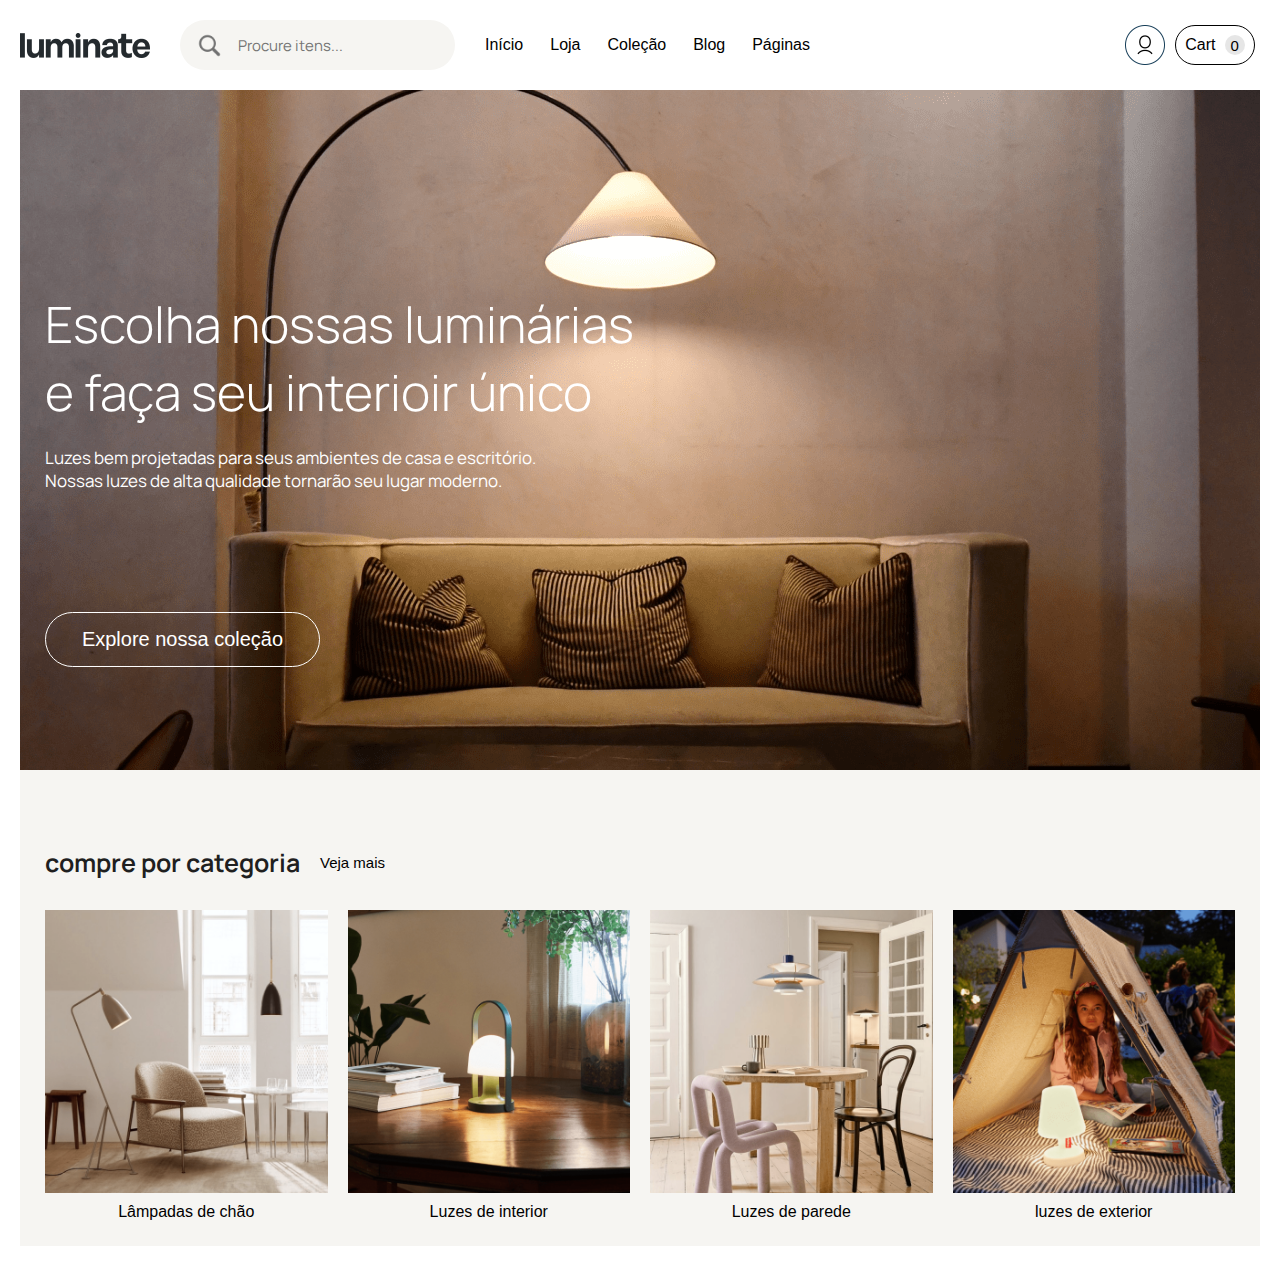
==== luminate/index.html @ a381fdee "nova seção" ====
<!DOCTYPE html>
<html lang="en">
<head>
    <meta charset="UTF-8">
    <meta name="viewport" content="width=device-width, initial-scale=1.0">
    <title>luminate</title>
    <link rel="stylesheet" href="style.css">
    <link rel="preconnect" href="https://fonts.googleapis.com">
    <link rel="preconnect" href="https://fonts.gstatic.com" crossorigin>
    <link href="https://fonts.googleapis.com/css2?family=Manrope:wght@200..800&family=Montserrat:ital,wght@0,100..900;1,100..900&display=swap" rel="stylesheet">
</head>
<body>
    <header id="header1">

        <div id="containerHeader1-1" >
            <div id="containerLogoInput">
                <img src="img/logo.png" alt="" height="25px">

                <div id="containerInput">
                    <img src="img/lupa.png" alt="" height="25px">
                    <input type="text" id="input" placeholder="Procure itens...">
                </div>
            </div>

            <nav id="navbar">
                <a href="home" class="link">Início</a>
                <a href="shop" class="link">Loja</a>
                <a href="collection" class="link">Coleção</a>
                <a href="blog" class="link">Blog</a>
                <a href="pages" class="link">Páginas</a>
            </nav>
        </div>

        <div id="containerHeader1-2">
            <img src="img/perfil.png" alt="" height="40px">
            <div id="cart">
                <p>Cart</p>
                <div id="containerProduct">
                    <p id="product">0</p>
                </div>
            </div>
        </div>

    </header>

    <header id="header2">
        <div id="containerHeader2-1">
            <img src="img/logo.png" alt="" height="25px">

            <div id="containerInput">
                <img src="img/lupa.png" alt="" height="25px">
                <input type="text" id="input" placeholder="Procure itens...">
            </div>
        </div>

        <div id="containerHeader2-2">
            <nav id="navbar">
                <a href="home" class="link">Início</a>
                <a href="shop" class="link">Loja</a>
                <a href="collection" class="link">Coleção</a>
                <a href="blog" class="link">Blog</a>
                <a href="pages" class="link">Páginas</a>
            </nav>

            <div id="containerNavButoon">
                <button id="navButoon">
                    <hr id="hr1">
                    <hr id="hr2">
                </button>
            </div>

            <div id="containerPerfil">
                <img src="img/perfil.png" alt="" height="40px">
                <div id="cart">
                    <p>Cart</p>
                    <div id="containerProduct">
                        <p id="product">0</p>
                    </div>
                </div>
            </div>
        </div>
    </header>

    <main id="main">
        <div id="containerimg">
            <img src="img/backgroundImg.png" alt="" id="backgroundImg">

            <div id="containerText">
                <h1 id="title1">Escolha nossas luminárias e faça seu interioir único</h1>

                <p id="paragrafo1" class="manrope">Luzes bem projetadas para seus ambientes de casa e escritório. Nossas luzes de alta qualidade tornarão seu lugar moderno.</p>

                <div id="containerButton">
                    <button id="explorerButton">Explore nossa coleção</button>
                </div>
            </div>
        </div>

        <section id="departament">
            <div id="departament1">
                <div id="containerDepartament1-1">
                    <h1 id="title2">compre por categoria</h1>
                    <a href="" id="seeAll" class="link">Veja mais</a>
                </div>
    
                <div id="containerDepartament1-2">
                    <div class="containerDepartament">
                        <img src="img/lampadaChao.png" alt="" class="imgDepartament">
                        <a href="" class="link">Lâmpadas de chão</a>
                    </div>
    
                    <div class="containerDepartament">
                        <img src="img/lampadaInterior.png" alt="" class="imgDepartament">
                        <a href="" class="link">Luzes de interior</a>
                    </div>
    
                    <div class="containerDepartament">
                        <img src="img/lampadaParede.png" alt="" class="imgDepartament">
                        <a href="" class="link">Luzes de parede</a>
                    </div>
    
                    <div class="containerDepartament">
                        <img src="img/lampadaExterior.png" alt="" class="imgDepartament">
                        <a href="" class="link">luzes de exterior</a>
                    </div>
                </div>
            </div>

            <div id="departament2">
                <div id="containerDepartament2-1">
                    <h1 id="title2">compre por categoria</h1>
                    <a href="" id="seeAll" class="link">Veja mais</a>
                </div>

                <div id="containerDepartament2-2">
                    <div class="containerDepartament2">
                        <div class="containerDepartament">
                            <img src="img/lampadaChao.png" alt="" class="imgDepartament">
                            <a href="" class="link">Lâmpadas de chão</a>
                        </div>
        
                        <div class="containerDepartament">
                            <img src="img/lampadaInterior.png" alt="" class="imgDepartament">
                            <a href="" class="link">Luzes de interior</a>
                        </div>
                    </div>

                    <div class="containerDepartament2">
                        <div class="containerDepartament">
                            <img src="img/lampadaParede.png" alt="" class="imgDepartament">
                            <a href="" class="link">Luzes de parede</a>
                        </div>
        
                        <div class="containerDepartament">
                            <img src="img/lampadaExterior.png" alt="" class="imgDepartament">
                            <a href="" class="link">luzes de exterior</a>
                        </div>
                    </div>
                </div>
            </div>

        </section>

    </main>
</body>
</html>
---- luminate/style.css ----
*{
    box-sizing: border-box;
    margin: 0px;
    padding: 0px;
}

body {
    padding: 20px;
}

#header1 {
    display: flex;
    justify-content: space-between;
    margin-bottom: 20px;
    gap: 40px;
}

#header2 {
    display: none;
}

#containerHeader1-1 {
    display: flex;
    align-items: center;
    flex-wrap: wrap;
    gap: 30px  ;
}

#containerLogoInput {
    display: flex;
    align-items: center;
    flex-wrap: wrap;
    gap: 30px;
}

#containerInput {
    display: flex;
    justify-content: space-evenly;
    align-items: center;
    width: 275px;
    background-color: #f6f5f2;
    height: 50px;
    border-radius: 25px;
}

#input {
    border: none;
    background-color: #f6f5f2;
    width: 200px;
    height: 25px;
    font-size: 15px;
    font-family:'manrope', serif;
}

#navbar {
    display: flex;
    justify-content: space-between;
    width: 325px;
}

#containerHeader1-2 {
    display: flex;
    align-items: center;
    gap: 10px;
    width: 135px;
}

#cart {
    display: flex;
    justify-content: space-evenly;
    align-items: center;
    border: 1px solid black;
    height: 40px;
    width: 80px;
    border-radius: 20px;
    font-family:'Segoe UI', Tahoma, Geneva, Verdana, sans-serif;

}

#containerProduct {
    display: flex;
    justify-content: space-evenly;
    align-items: center;
    background-color: rgb(230, 230, 230);
    width: 20px;
    height: 20px;
    border-radius: 10px;
}

#product {
    font-size: 15px;
}

#containerimg {
    display: flex;
    justify-content: center;
    overflow: hidden;
    position: relative;
}

#containerText {
    display: flex;
    flex-direction: column;
    gap: 20px;
    position: absolute;
    max-width: 800px;
    height: 250px;
    left: 25px;
    top: 200px;
}

#title1 {
    color: white;
    font-size: 50px;
    font-family: 'manrope', serif;
    font-weight: 300;
    max-width: 600px;
}

#paragrafo1 {
    color: white;
    max-width: 500px;
    font-size: 17px;
}

#containerButton {
    margin-top: 100px;
}

#explorerButton {
    width: 275px;
    height: 55px;
    border-radius: 27.5px;
    border: 1px solid white;
    background: transparent;
    color: white;
    font-size: 20px;
    
}

#explorerButton:hover {
    cursor: pointer;
    text-decoration: underline;
}

#departament1 {
    display: flex;
    flex-direction: column;
    background-color: #f6f5f2;
    padding: 25px;
}

#departament2 {
    display: none;
}

#containerDepartament1-1 {
    display: flex;
    align-items: center;
    gap: 20px;
    margin-top: 50px;
    margin-bottom: 30px;
}
#seeAll {
    font-size: 15px;
}

#title2 {
    color: rgb(31, 31, 31);
    font-size: 25px;
    font-family: 'manrope', serif;
    font-weight: 650;
}

#containerDepartament1-2 {
    display: flex;
    gap: 20px;
}

.manrope {
    font-family: 'manrope', serif;
}

.link {
    text-decoration: none;
    color: black;
    font-family:'Segoe UI', Tahoma, Geneva, Verdana, sans-serif;
}

.link:hover {
    text-decoration: underline;
}

.containerDepartament {
    display: flex;
    flex-direction: column;
    gap: 10px;
    align-items: center;
}

.imgDepartament {
    max-width: 100%;
}

@media (max-width: 660px) {
    #header1 {
        display: none;
    }
    #containerNavButoon {
        display: none;
    }
    #header2 {
        display: flex;
        flex-direction: column;
        align-items: stretch;
        gap: 20px;
        margin-bottom: 20px;
    }

    #containerHeader2-1 {
        display: flex;
        flex-direction: column;
        align-items: center;
        justify-content: center;
        gap: 20px;
    }

    #containerHeader2-2 {
        display: flex;
        justify-content: space-between;
        gap: 40px;
    }

    #containerPerfil {
        display: flex;
        gap: 10px;
    }

    #containerButton {
        margin-top: 70px;
    }

    #departament1 {
        display: none;
    }

    #departament2 {
        display: flex;
        flex-direction: column;
        background-color: #f6f5f2;
        padding: 25px;
    }

    #containerDepartament2-1 {
        display: flex;
        align-items: center;
        gap: 20px;
        margin-top: 50px;
        margin-bottom: 30px;
        flex-wrap: wrap;
    }

    #containerDepartament2-2 {
        display: flex;
        flex-direction: column;
        gap: 40px;
    }

    .containerDepartament2 {
        display: flex;
        flex-direction: row;
        gap: 20px;
    }
}

@media (max-width: 550px) {
    #navbar {
        display: none;
    }

    #containerNavButoon {
        display: flex;
    }

    #navButoon {
        height: 40px;
        width: 40px;
        border: none;
        background-color: transparent;
        padding: 10px;
        cursor: pointer;
    }

    #hr1 {
        height: 2px;
        background-color: black;
        border: none;
        margin-bottom: 5px;
    }

    #hr2 {
        height: 2px;
        background-color: black;
        border: none;
    }

    #containerButton {
        margin-top: 70px;
    }

    #title1 {
        font-size: 30px;
    }
}

@media (max-width: 510px) {
    #title {
        font-size: 30px;
    }
    #paragrafo1 {
        font-size: 15px;
    }
    #containerButton {
        margin-top: 70px;
    }

    
}
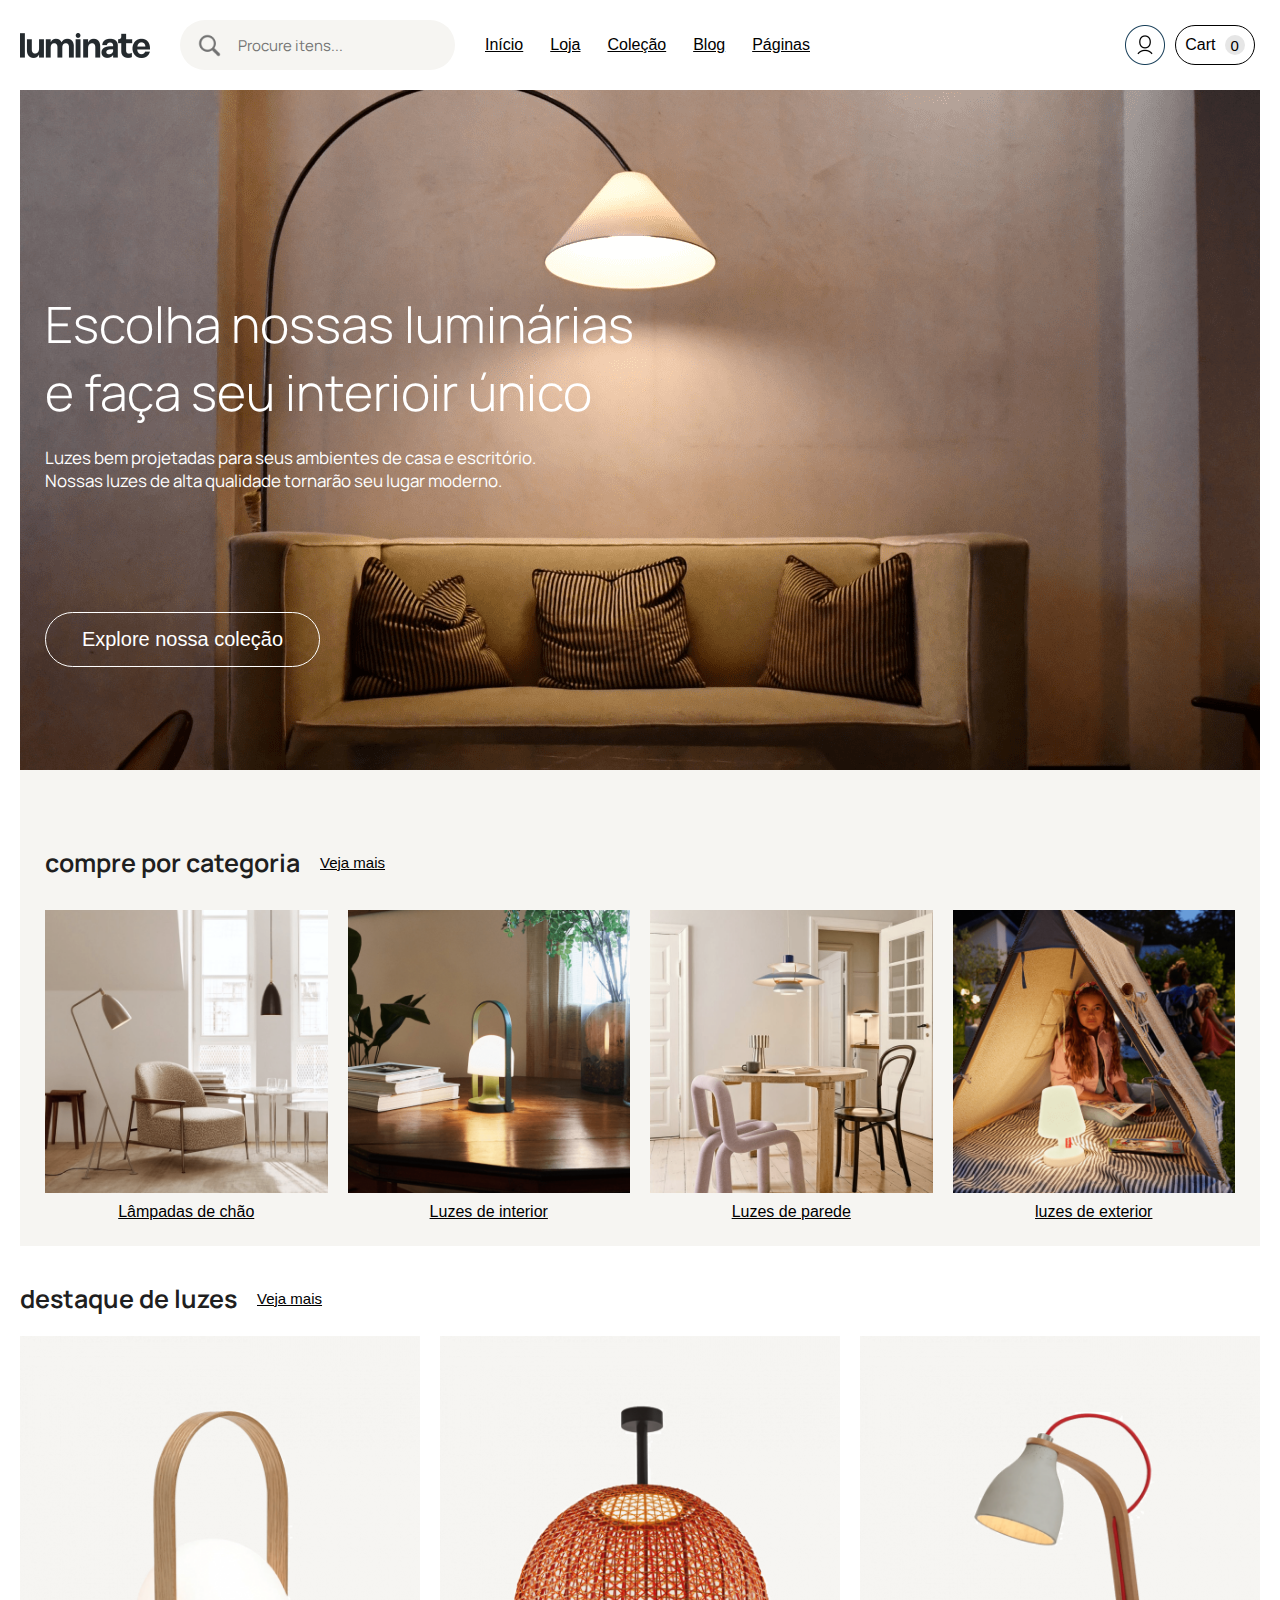
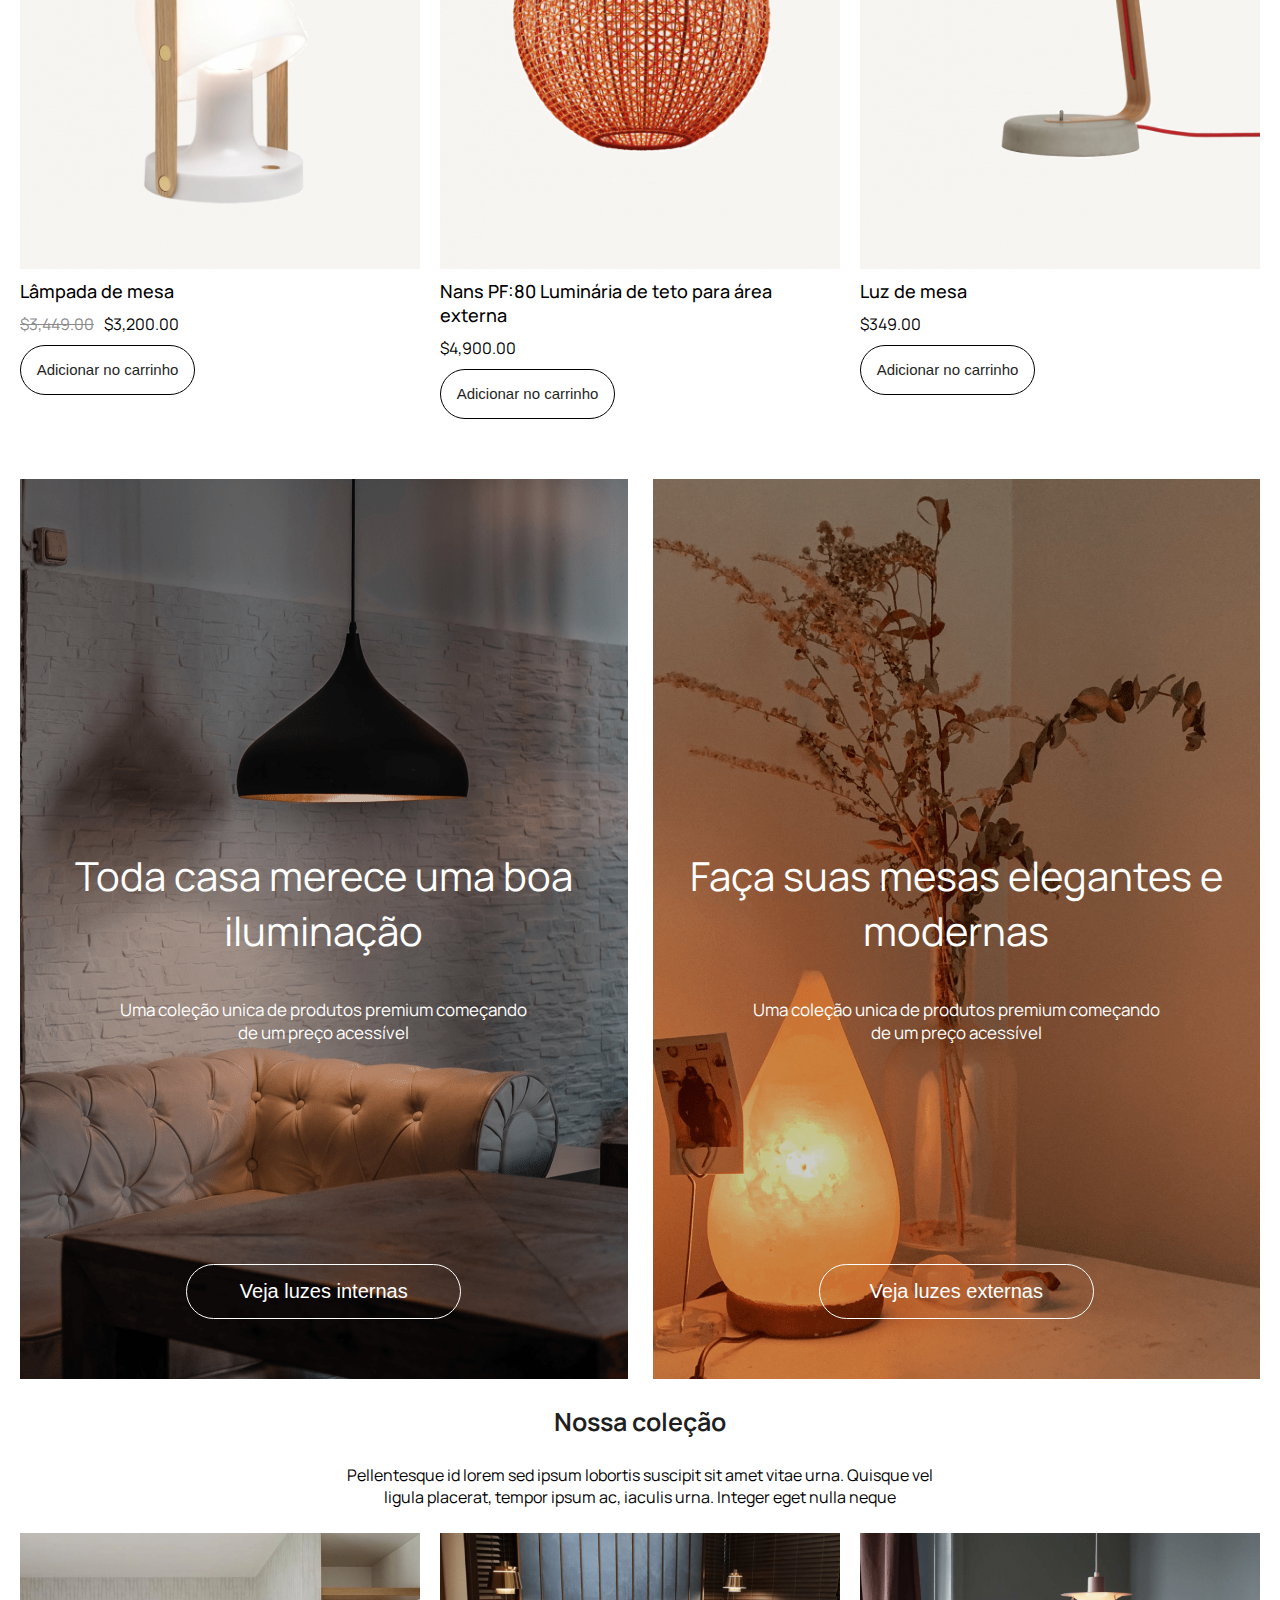
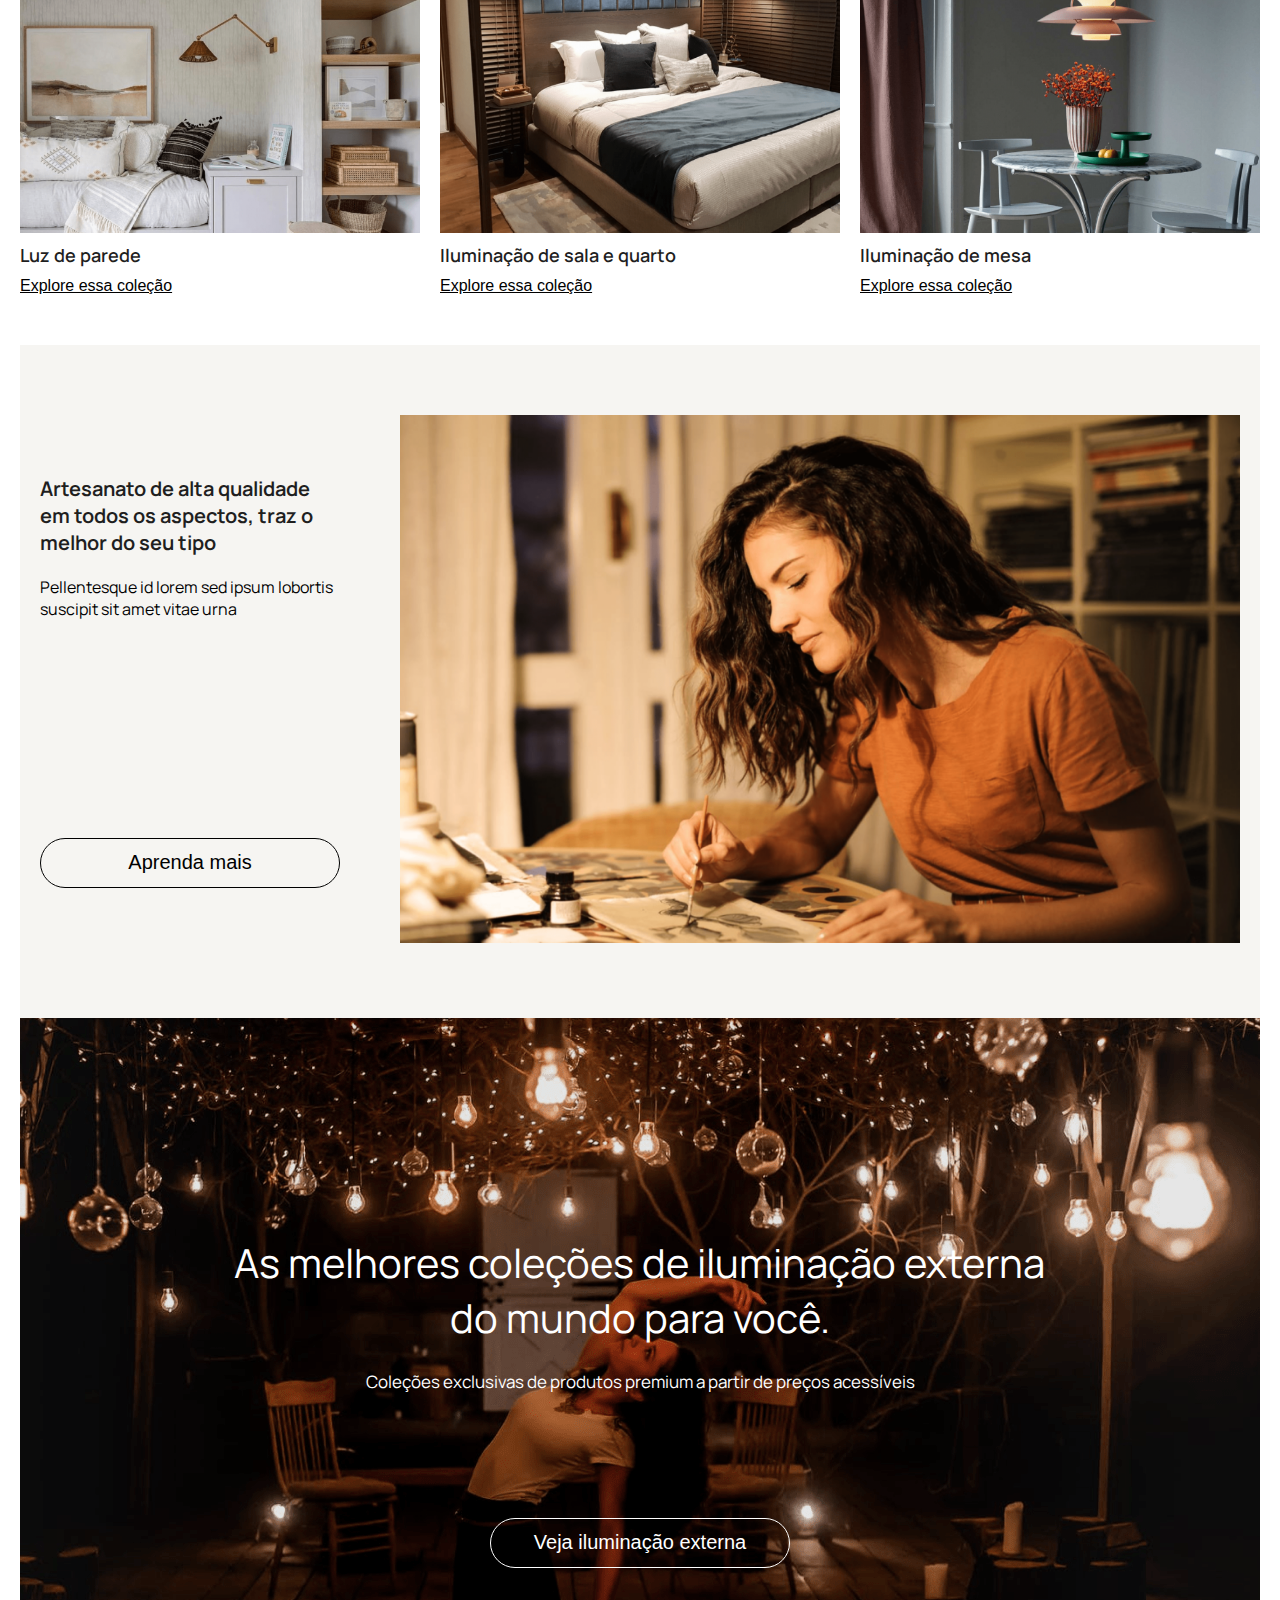
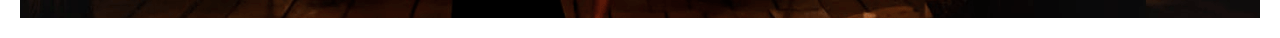
==== commit bad743a8: "novas seções" ====
--- a/luminate/index.html
+++ b/luminate/index.html
@@ -99,7 +99,7 @@
         <section id="departament">
             <div id="departament1">
                 <div id="containerDepartament1-1">
-                    <h1 id="title2">compre por categoria</h1>
+                    <h1 id="title2" class="subtitle">compre por categoria</h1>
                     <a href="" id="seeAll" class="link">Veja mais</a>
                 </div>
     
@@ -128,7 +128,7 @@
 
             <div id="departament2">
                 <div id="containerDepartament2-1">
-                    <h1 id="title2">compre por categoria</h1>
+                    <h1 id="title2" class="subtitle">compre por categoria</h1>
                     <a href="" id="seeAll" class="link">Veja mais</a>
                 </div>
 
@@ -161,6 +161,146 @@
 
         </section>
 
+
+        <section id="handpicked">
+            <div id="containerHandpicked1">
+                <h2 id="title3" class="subtitle">destaque de luzes</h1>
+                <a href="" id="seeAll" class="link">Veja mais</a>
+            </div>
+
+            <div id="containerHandpicked2-1">
+                <div class="containerHandpicked">
+                    <img src="img/light1.png" alt="" class="backColorLight imgHandpicked">
+                    <p class="text2"> Lâmpada de mesa</p>
+                    <div id="containerPrice">
+                        <p id="sale">$3,449.00</p>
+                        <p class="price">$3,200.00</p>
+                    </div>
+                    <button class="buttonAddCart">Adicionar no carrinho</button>
+                </div>
+
+                <div class="containerHandpicked">
+                    <img src="img/light2.png" alt="" class="backColorLight imgHandpicked">
+                    <p class="text2">Nans PF:80 Luminária de teto para área externa</p>
+                    <div>
+                        <p class="price">$4,900.00</p>
+                    </div>
+                    <button class="buttonAddCart">Adicionar no carrinho</button>
+                </div>
+
+                <div class="containerHandpicked">
+                    <img src="img/light3.png" alt="" class="backColorLight imgHandpicked">
+                    <p class="text2">Luz de mesa</p>
+                    <div>
+                        <p class="price">$349.00</p>
+                    </div>
+                    <button class="buttonAddCart">Adicionar no carrinho</button>
+                </div>
+            </div>
+
+            <div id="containerHandpicked2-2">
+                <div class="containerHandpicked">
+                    <img src="img/light1.png" alt="" class="backColorLight imgHandpicked">
+                    <p class="text2"> Lâmpada de mesa</p>
+                    <div id="containerPrice">
+                        <p id="sale">$3,449.00</p>
+                        <p class="price">$3,200.00</p>
+                    </div>
+                    <button class="buttonAddCart">Adicionar no carrinho</button>
+                </div>
+
+                <div class="containerHandpicked">
+                    <img src="img/light2.png" alt="" class="backColorLight imgHandpicked">
+                    <p class="text2">Nans PF:80 Luminária de teto para área externa</p>
+                    <div>
+                        <p class="price">$4,900.00</p>
+                    </div>
+                    <button class="buttonAddCart">Adicionar no carrinho</button>
+                </div>
+
+                <div class="containerHandpicked">
+                    <img src="img/light3.png" alt="" class="backColorLight imgHandpicked">
+                    <p class="text2">Luz de mesa</p>
+                    <div>
+                        <p class="price">$349.00</p>
+                    </div>
+                    <button class="buttonAddCart">Adicionar no carrinho</button>
+                </div>
+            </div>
+        </section>
+
+        <section id="lights">
+            <div id="containerLightsInOut">
+                <div class="containerLights">
+                    <img src="img/lampadasDeInteior.png" alt="">
+    
+                    <div class="textLights">
+                        <h2 class="title3">Toda casa merece uma boa iluminação</h2>
+                        <p class="text3">Uma coleção unica de produtos premium começando de um preço acessível</p>
+                        <button class="buttonLights">Veja luzes internas</button>
+                    </div>
+                </div>
+    
+                <div class="containerLights">
+                    <img src="img/lampadasDeExterior.png" alt="">
+    
+                    <div class="textLights">
+                        <h2 class="title3">Faça suas mesas elegantes e modernas</h2>
+                        <p class="text3">Uma coleção unica de produtos premium começando de um preço acessível</p>
+                        <button class="buttonLights">Veja luzes externas</button>
+                    </div>
+                </div>
+            </div>
+
+            <h2 id="ourCollection" class="subtitle"> Nossa coleção</h2>
+
+            <p id="lorem">Pellentesque id lorem sed ipsum lobortis suscipit sit amet vitae urna. Quisque vel ligula placerat, tempor ipsum ac, iaculis urna. Integer eget nulla neque</p>
+
+            <div id="collection">
+                <div class="containerCollection">
+                    <img src="img/luzparede.png" alt="" class="imgCollection">
+                    <p class="text4">Luz de parede</p>
+                    <a href="" class="link">Explore essa coleção</a>
+                </div>
+
+                <div class="containerCollection">
+                    <img src="img/luzQuarto.png" alt="" class="imgCollection">
+                    <p class="text4">Iluminação de sala e quarto</p>
+                    <a href="" class="link">Explore essa coleção</a>
+                </div>
+
+                <div class="containerCollection">
+                    <img src="img/luzMesa.png" alt="" class="imgCollection">
+                    <p class="text4">Iluminação de mesa</p>
+                    <a href="" class="link">Explore essa coleção</a>
+                </div>
+            </div>
+        </section>
+
+        <section id="crafts">
+            <div id="containerTextCraftButton"> 
+                <div id="containerTextCraft">
+                    <h2 class="subtitle" id="title4">Artesanato de alta qualidade em todos os aspectos, traz o melhor do seu tipo</h2>
+                    <p id="">Pellentesque id lorem sed ipsum lobortis suscipit sit amet vitae urna</p>
+                </div>
+
+                <button id="buttonlearn">Aprenda mais</button>
+            </div>
+
+            <div id="containerImgCraft">
+                <img src="img/craft.png" alt="" id="imgCraft">
+            </div>
+        </section>
+
+        <section id="lightsOut">
+            <img src="img/lights.png" alt="">
+
+            <div id="containerTextLightsOut">
+                <h2 class="title3" id="title5">As melhores coleções de iluminação externa do mundo para você.</h2>
+                <p class="text3" id="text5">Coleções exclusivas de produtos premium a partir de preços acessíveis</p>
+                <button id="buttonLightsOut">Veja iluminação externa</button>
+            </div>
+        </section>
     </main>
 </body>
 </html>--- a/luminate/style.css
+++ b/luminate/style.css
@@ -6,6 +6,7 @@
 
 body {
     padding: 20px;
+    font-family: 'manrope', serif;
 }
 
 #header1 {
@@ -96,6 +97,10 @@
     justify-content: center;
     overflow: hidden;
     position: relative;
+}
+
+#backgroundImg {
+    width: 1900px;
 }
 
 #containerText {
@@ -166,29 +171,231 @@
 }
 
 #title2 {
+    /* color: rgb(31, 31, 31);
+    font-size: 25px;
+    font-family: 'manrope', serif;
+    font-weight: 650; */
+}
+
+#containerDepartament1-2 {
+    display: flex;
+    gap: 20px;
+}
+
+#handpicked {
+    display: flex;
+    flex-direction: column;
+    gap: 20px;
+    margin-top: 35px;
+}
+
+#containerHandpicked1 {
+    display: flex;
+    align-items: center;
+    gap: 20px;
+}
+
+#containerHandpicked2-1 {
+    display: flex;
+    gap: 20px;
+
+}
+
+#containerHandpicked2-2 {
+    display: none;
+}
+
+#containerPrice {
+    display: flex;
+    gap: 10px;
+}
+
+#sale {
+    color: rgb(140, 140, 140);
+    text-decoration: line-through;
+}
+
+#lights {
+    display: flex;
+    flex-direction: column;
+    align-items: center;
+    gap: 25px;
+    margin-top: 60px;
+}
+
+#containerLightsInOut {
+    display: flex;
+    gap: 25px;
+    width: 100%;
+}
+
+#ourCollection {
+    text-align: center;
+}
+
+#lorem {
+    text-align: center;
+    max-width: 600px;
+}
+
+#collection {
+    display: flex;
+    gap: 20px;
+    max-width: 100%;
+}
+
+#crafts {
+    background-color: #f6f5f2;
+    display: flex;
+    padding: 20px;
+    padding-top: 70px;
+    padding-bottom: 70px;
+    margin-top: 50px;
+}
+
+#containerTextCraftButton {
+    display: flex;
+    flex-direction: column;
+    justify-content: space-between;
+    max-width: 30%;
+    padding-right: 5%;
+    padding-top: 5%;
+    padding-bottom: 5%;
+    
+}
+
+#containerTextCraft {
+    display: flex;
+    flex-direction: column;
+    gap: 20px;
+}
+
+#title4 {
+    font-size: 20px;
+}
+
+#buttonlearn {
+    width: 100%;
+    height: 50px;
+    border-radius: 27.5px;
+    border: 1px solid rgb(0, 0, 0);
+    background: transparent;
+    color: rgb(0, 0, 0);
+    font-size: 20px;
+    margin-top: 30px;
+}
+
+#buttonlearn:hover {
+    cursor: pointer;
+    text-decoration: underline;
+}
+
+#containerImgCraft {
+    max-width: 70%;
+}
+
+#imgCraft {
+    max-width: 100%;
+    
+}
+
+#lightsOut {
+    display: flex;
+    justify-content: center;
+    align-items: center;
+    overflow: hidden;
+    position: relative;
+}
+
+#containerTextLightsOut {
+    display: flex;
+    flex-direction: column;
+    align-items: center;
+    bottom: 50px;
+    position: absolute;
+    gap: 25px;
+}
+
+#buttonLightsOut {
+    width: 300px;
+    height: 50px;
+    border-radius: 27.5px;
+    border: 1px solid rgb(255, 255, 255);
+    background: transparent;
+    color: rgb(255, 255, 255);
+    font-size: 20px;
+    margin-top: 100px;
+}
+
+#title5 {
+    font-size: 40px;
+    font-weight: 400;
+    color: white;
+    max-width: 70%;
+    text-align: center;
+    
+}
+
+.manrope {
+    font-family: 'manrope', serif;
+}
+
+.text2 {
+    font-weight: 500;
+    font-size: 18px;
+}
+
+.text3 {
+    font-size: 17px;
+    text-align: center;
+    max-width: 70%;
+    color: white;
+}
+
+.text4 {
+    font-weight: 600;
+    color: rgb(31, 31, 31);
+    font-size: 18px;
+}
+
+.title3 {
+    font-size: 40px;
+    font-weight: 400;
+    color: white;
+    max-width: 90%;
+    text-align: center;
+}
+
+.backColorLight {
+    background-color: #f6f5f2;
+}
+
+.subtitle {
     color: rgb(31, 31, 31);
     font-size: 25px;
     font-family: 'manrope', serif;
     font-weight: 650;
 }
 
-#containerDepartament1-2 {
-    display: flex;
-    gap: 20px;
-}
-
-.manrope {
-    font-family: 'manrope', serif;
-}
-
 .link {
-    text-decoration: none;
+    text-decoration: underline;
     color: black;
     font-family:'Segoe UI', Tahoma, Geneva, Verdana, sans-serif;
 }
 
 .link:hover {
-    text-decoration: underline;
+    text-decoration: none;
+}
+
+.buttonAddCart {
+    background-color: white;
+    border: 1.5px solid black;
+    max-width: 175px;
+    height: 50px;
+    border-radius: 25px;
+    font-size: 15px;
+    font-weight: 500;
+    color: rgb(31, 31, 31);
 }
 
 .containerDepartament {
@@ -196,10 +403,84 @@
     flex-direction: column;
     gap: 10px;
     align-items: center;
+}
+
+.containerHandpicked {
+    display: flex;
+    flex-direction: column;
+    gap: 10px;
+}
+
+.containerCollection {
+    display: flex;
+    flex-direction: column;
+    gap: 10px;
 }
 
 .imgDepartament {
     max-width: 100%;
+}
+
+.imgHandpicked {
+    max-width: 100%;
+}
+
+.imgCollection {
+    width: 100%;
+}
+
+.containerLights {
+    display: flex;
+    justify-content: center;
+    align-items: center;
+    overflow: hidden;
+    position: relative;
+    height: 100vh;
+}
+
+.textLights {
+    display: flex;
+    flex-direction: column;
+    justify-content: center;
+    align-items: center;
+    gap: 40px;
+    position: absolute;
+    left: auto;
+    right: auto;
+    bottom: 60px;
+}
+
+.buttonLights {
+    margin-top: 180px;
+    width: 275px;
+    height: 55px;
+    border-radius: 27.5px;
+    border: 1px solid white;
+    background: transparent;
+    color: white;
+    font-size: 20px;
+}
+
+.buttonLights:hover {
+    text-decoration: underline;
+}
+
+@media (max-width: 780px) {
+    #containerLightsInOut {
+        flex-direction: column;
+    }
+
+    #crafts {
+        flex-direction: column-reverse;
+    }
+
+    #containerImgCraft {
+        max-width: 100%;
+    }
+
+    #containerTextCraftButton {
+        max-width: 100%;
+    }
 }
 
 @media (max-width: 660px) {
@@ -266,11 +547,24 @@
         gap: 40px;
     }
 
+    #containerHandpicked2-1 {
+        display: grid;
+        grid-template-columns: 1fr 1fr;
+    }
+
+    #collection {
+        flex-direction: column;
+    }
+
     .containerDepartament2 {
         display: flex;
         flex-direction: row;
         gap: 20px;
     }
+
+    #title5 {
+        font-size: 30px;
+    } 
 }
 
 @media (max-width: 550px) {
@@ -324,5 +618,7 @@
         margin-top: 70px;
     }
 
-    
+    #containerPrice {
+        flex-wrap: wrap;
+    }
 }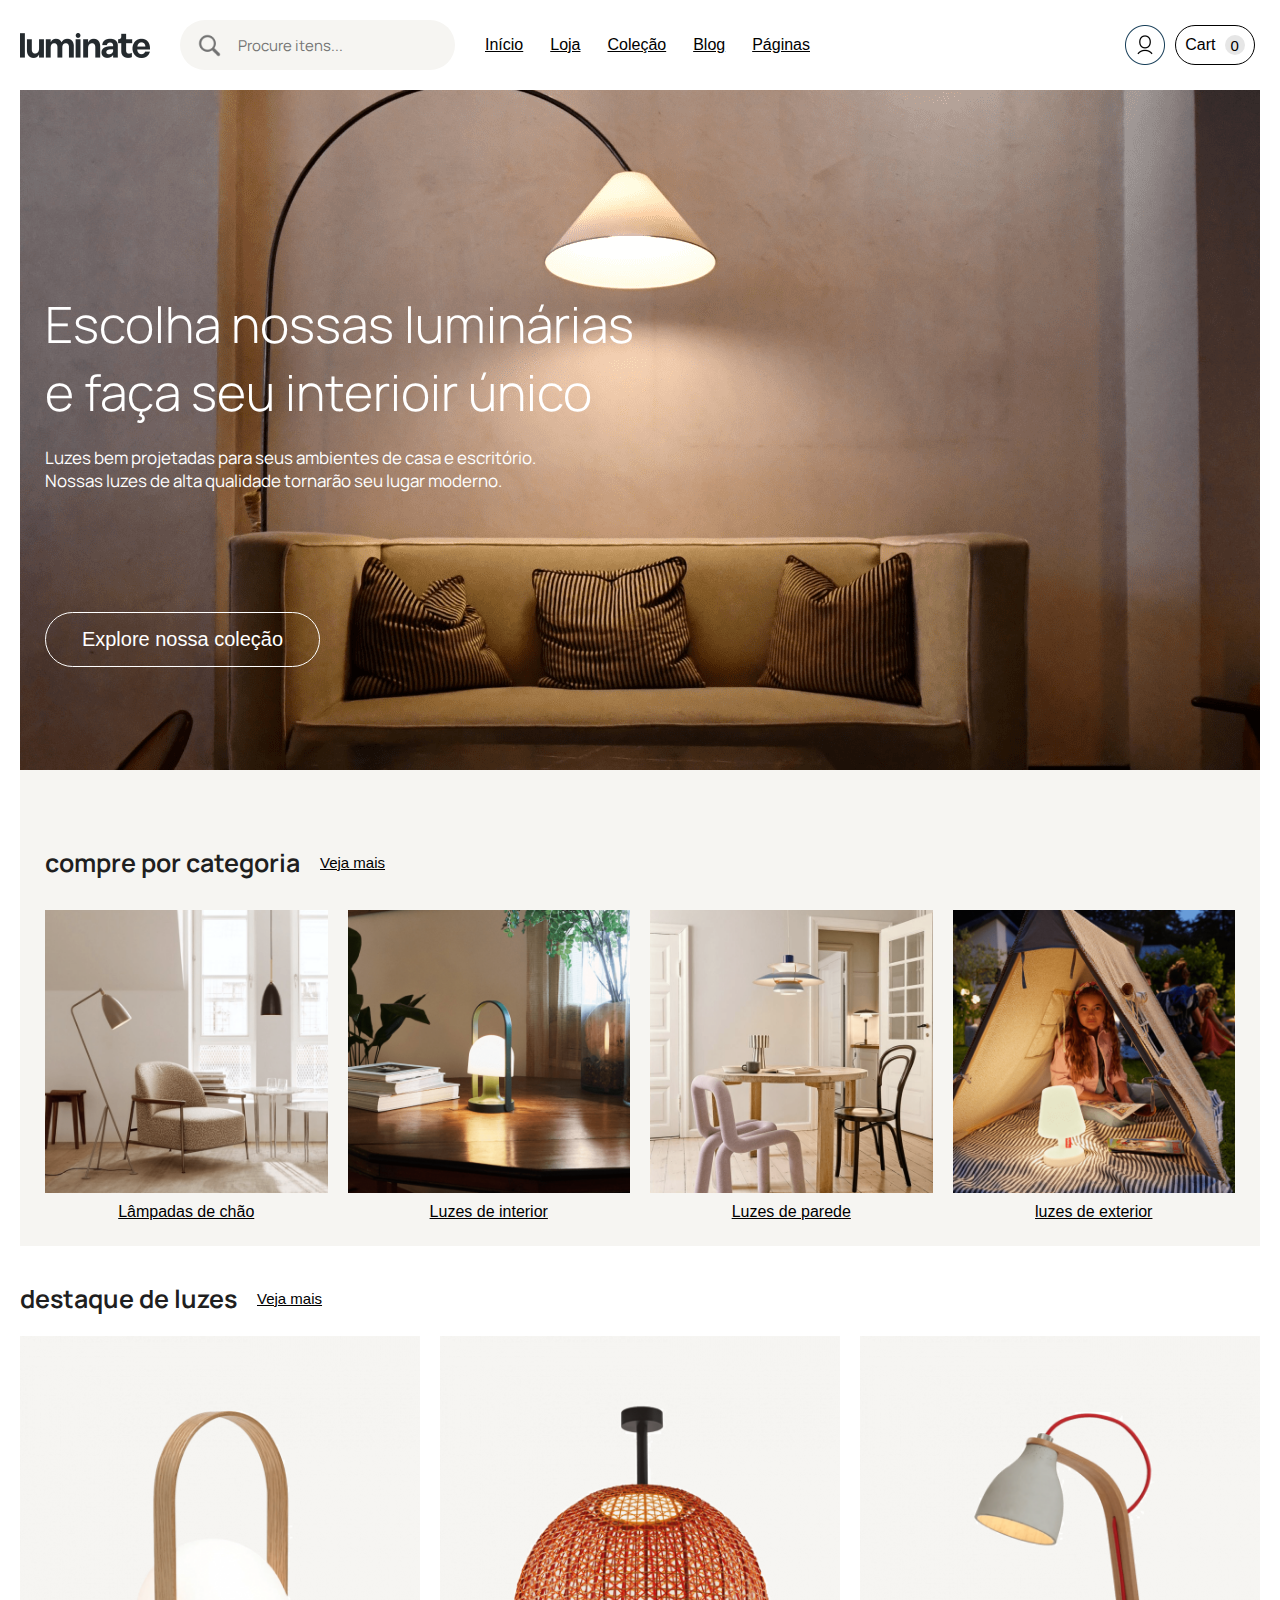
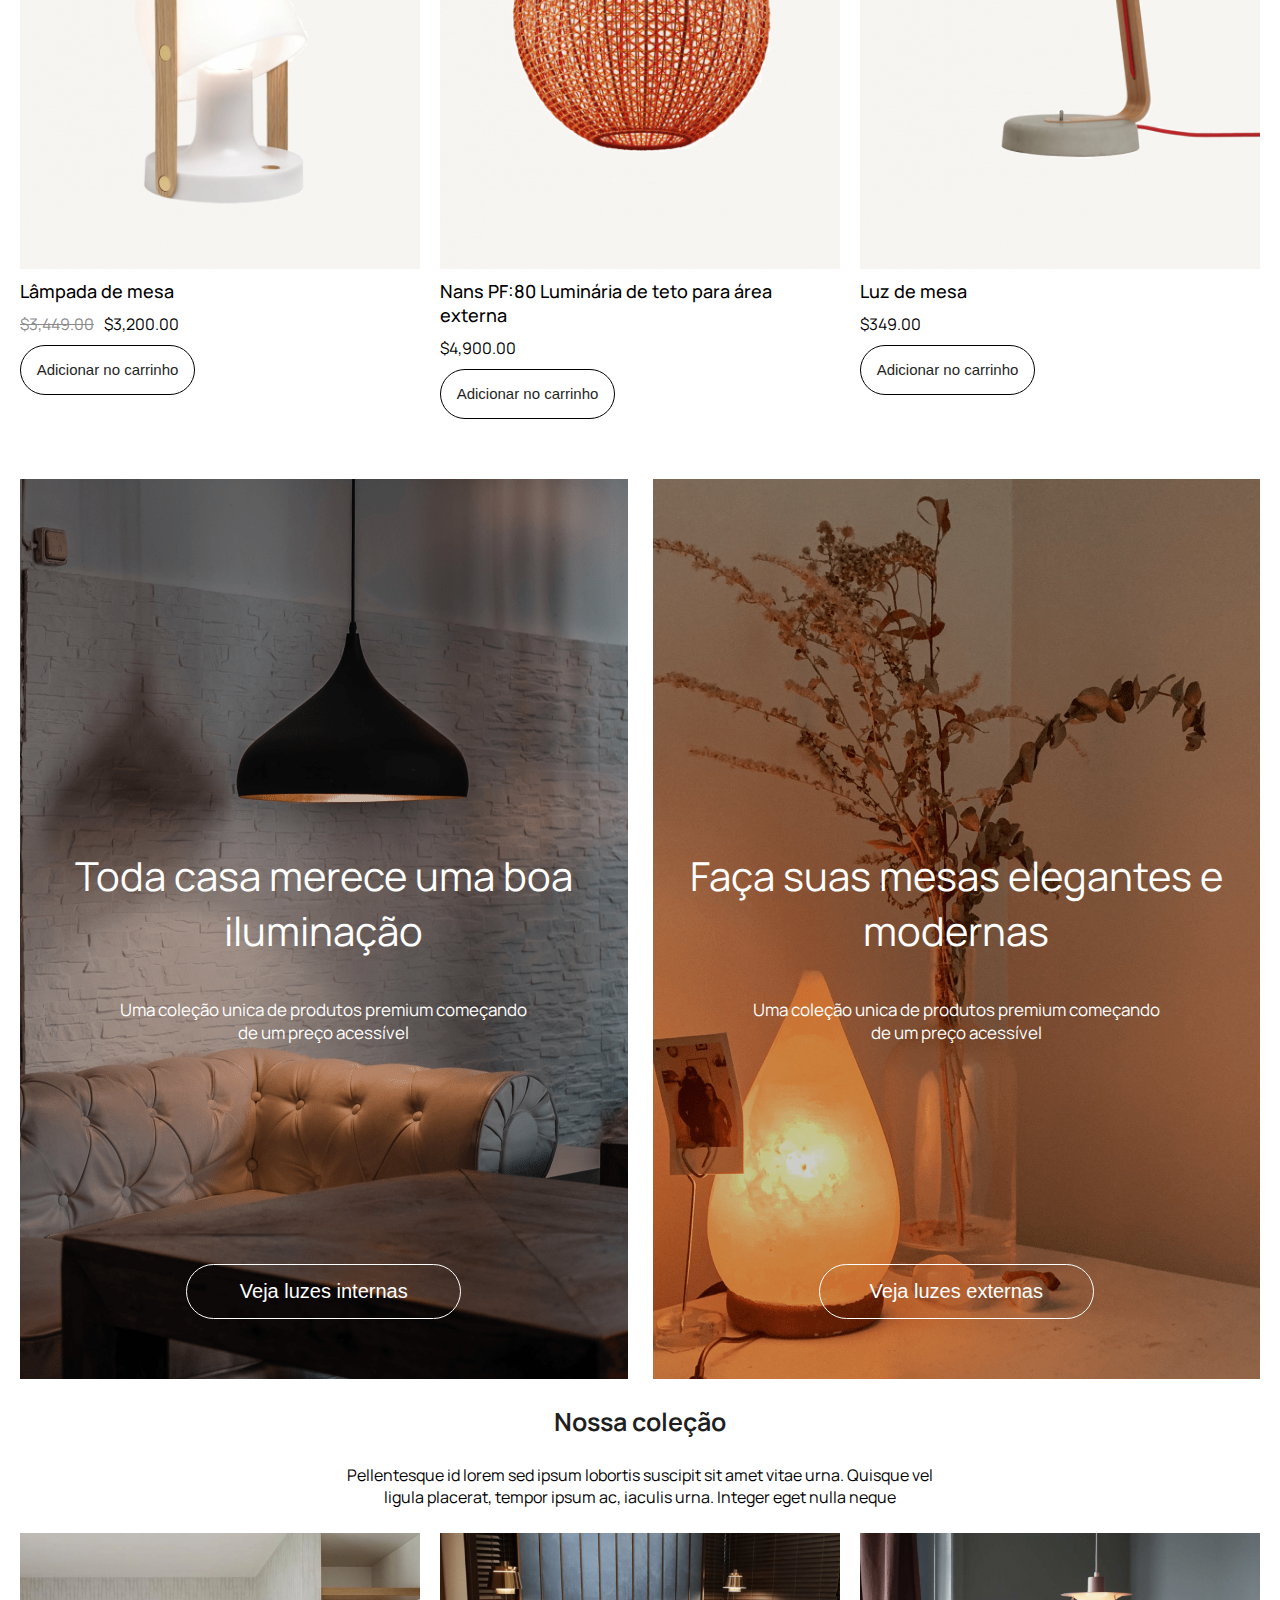
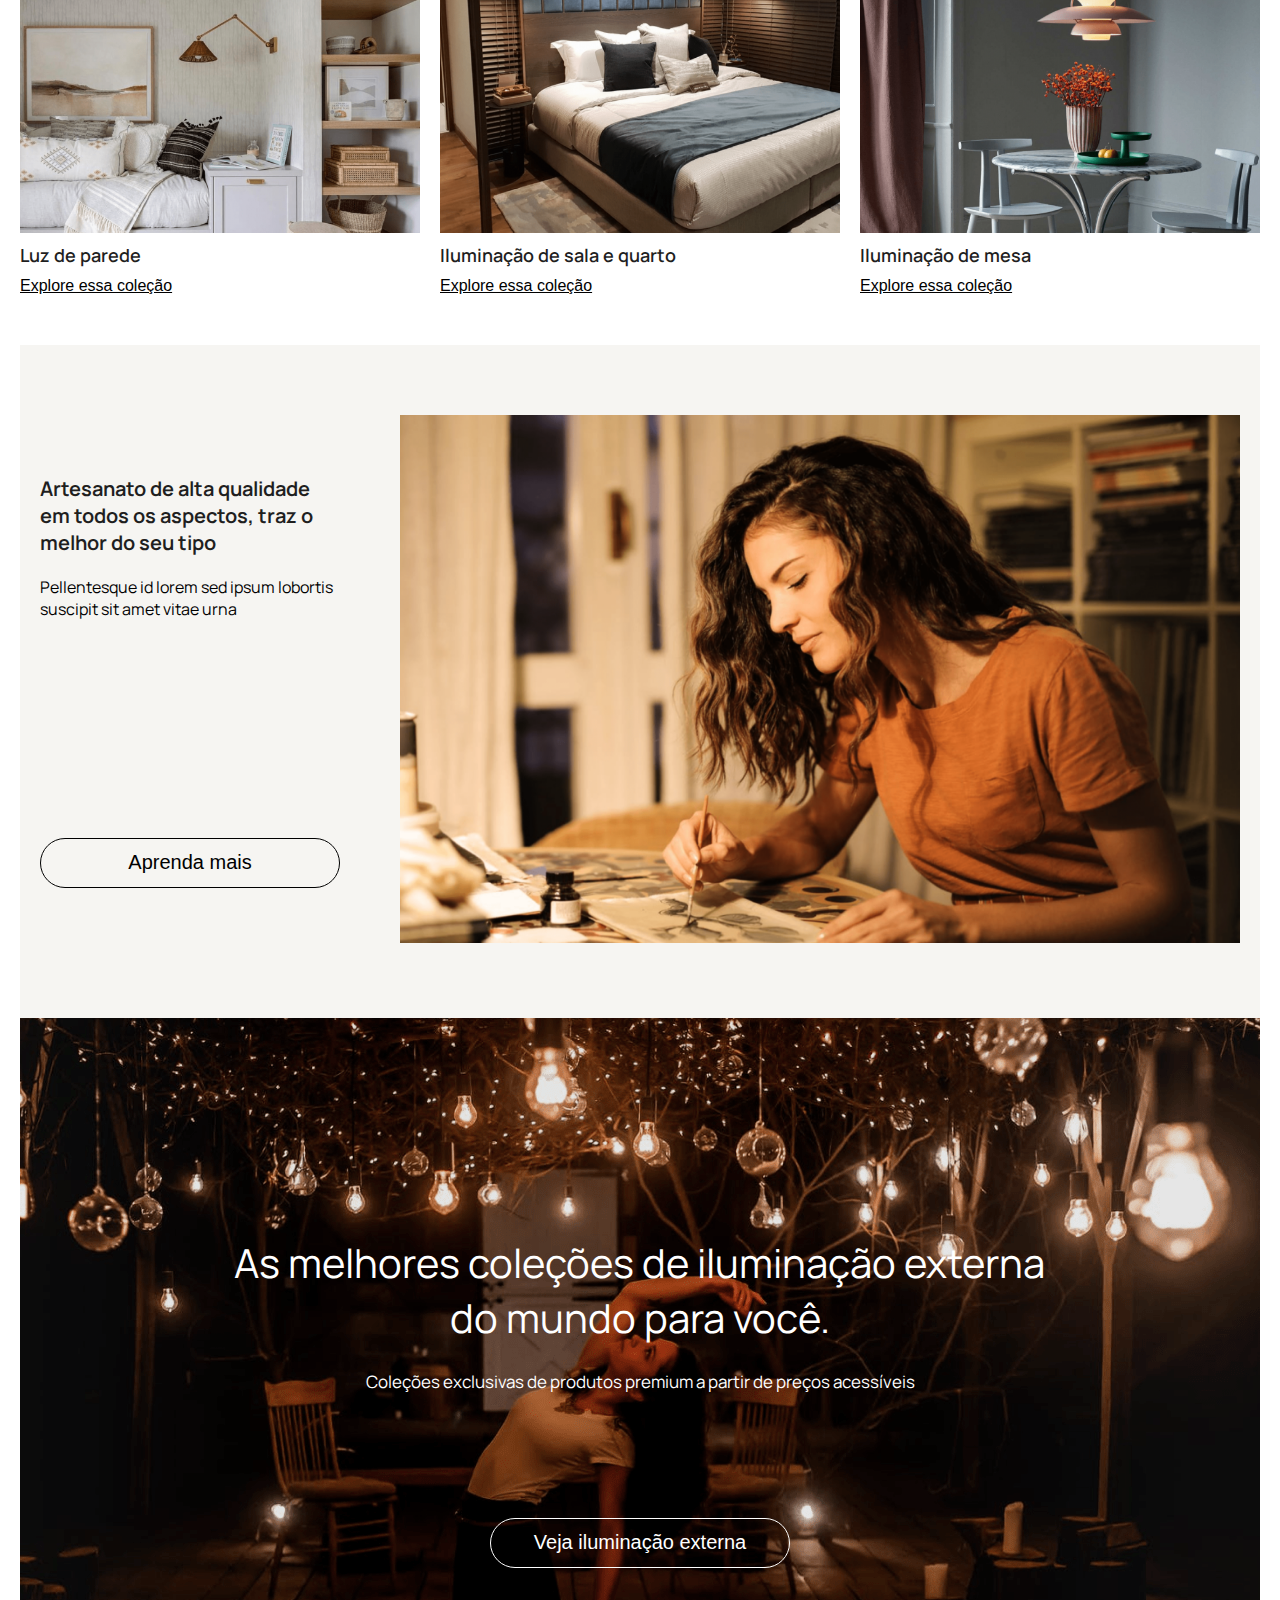
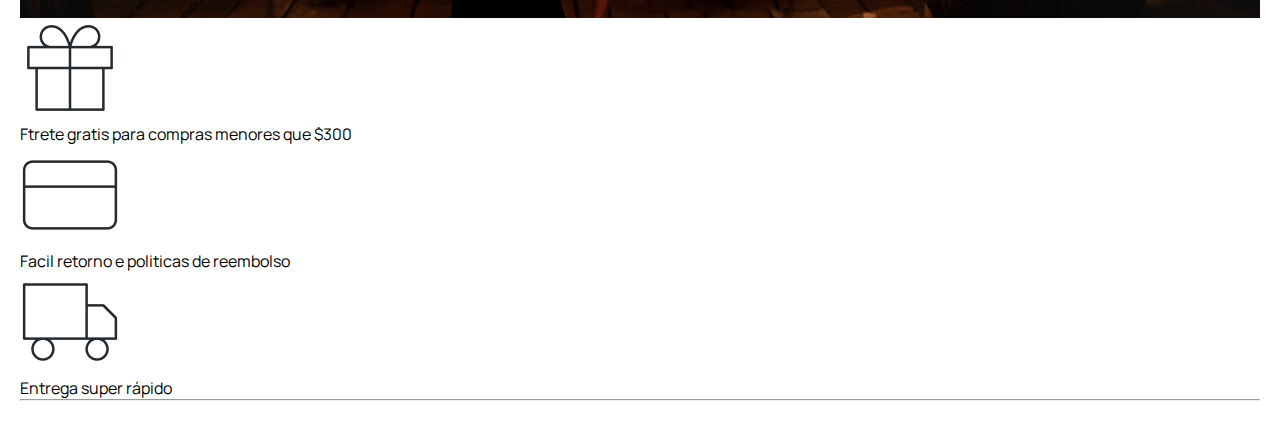
==== commit fab1af18: "começo do footer" ====
--- a/luminate/index.html
+++ b/luminate/index.html
@@ -302,5 +302,65 @@
             </div>
         </section>
     </main>
+
+    <footer>
+        <div id="containerFooter1">
+            <div class="">
+                <img src="img/gift.png" alt="">
+                <p>Ftrete gratis para compras menores que $300</p>
+            </div>
+            <div>
+                <img src="img/card.png" alt="">
+                <p>Facil retorno e politicas de reembolso</p>
+            </div>
+            <div>
+                <img src="img/truck.png" alt="">
+                <p>Entrega super rápido</p>
+            </div>
+        </div>
+
+        <hr>
+
+        <div id="containerFooter2">
+            <div>
+                <div>
+                    <img src="" alt="">
+                    <p></p>
+                </div>
+
+                <div>
+                    <p></p>
+                    <p></p>
+                </div>
+
+                <div>
+                    <p></p>
+                    <p></p>
+                </div>
+            </div>
+
+            <div>
+                <div>
+                    <p></p>
+                    <p></p>
+                </div>
+
+                <div>
+                    <p></p>
+                    <p></p>
+                </div>
+
+                <div>
+                    <p></p>
+                    <p></p>
+                </div>
+                
+                <div>
+                    <p></p>
+                    <p></p>
+                </div>
+            </div>
+        </div>
+    </footer>
 </body>
 </html>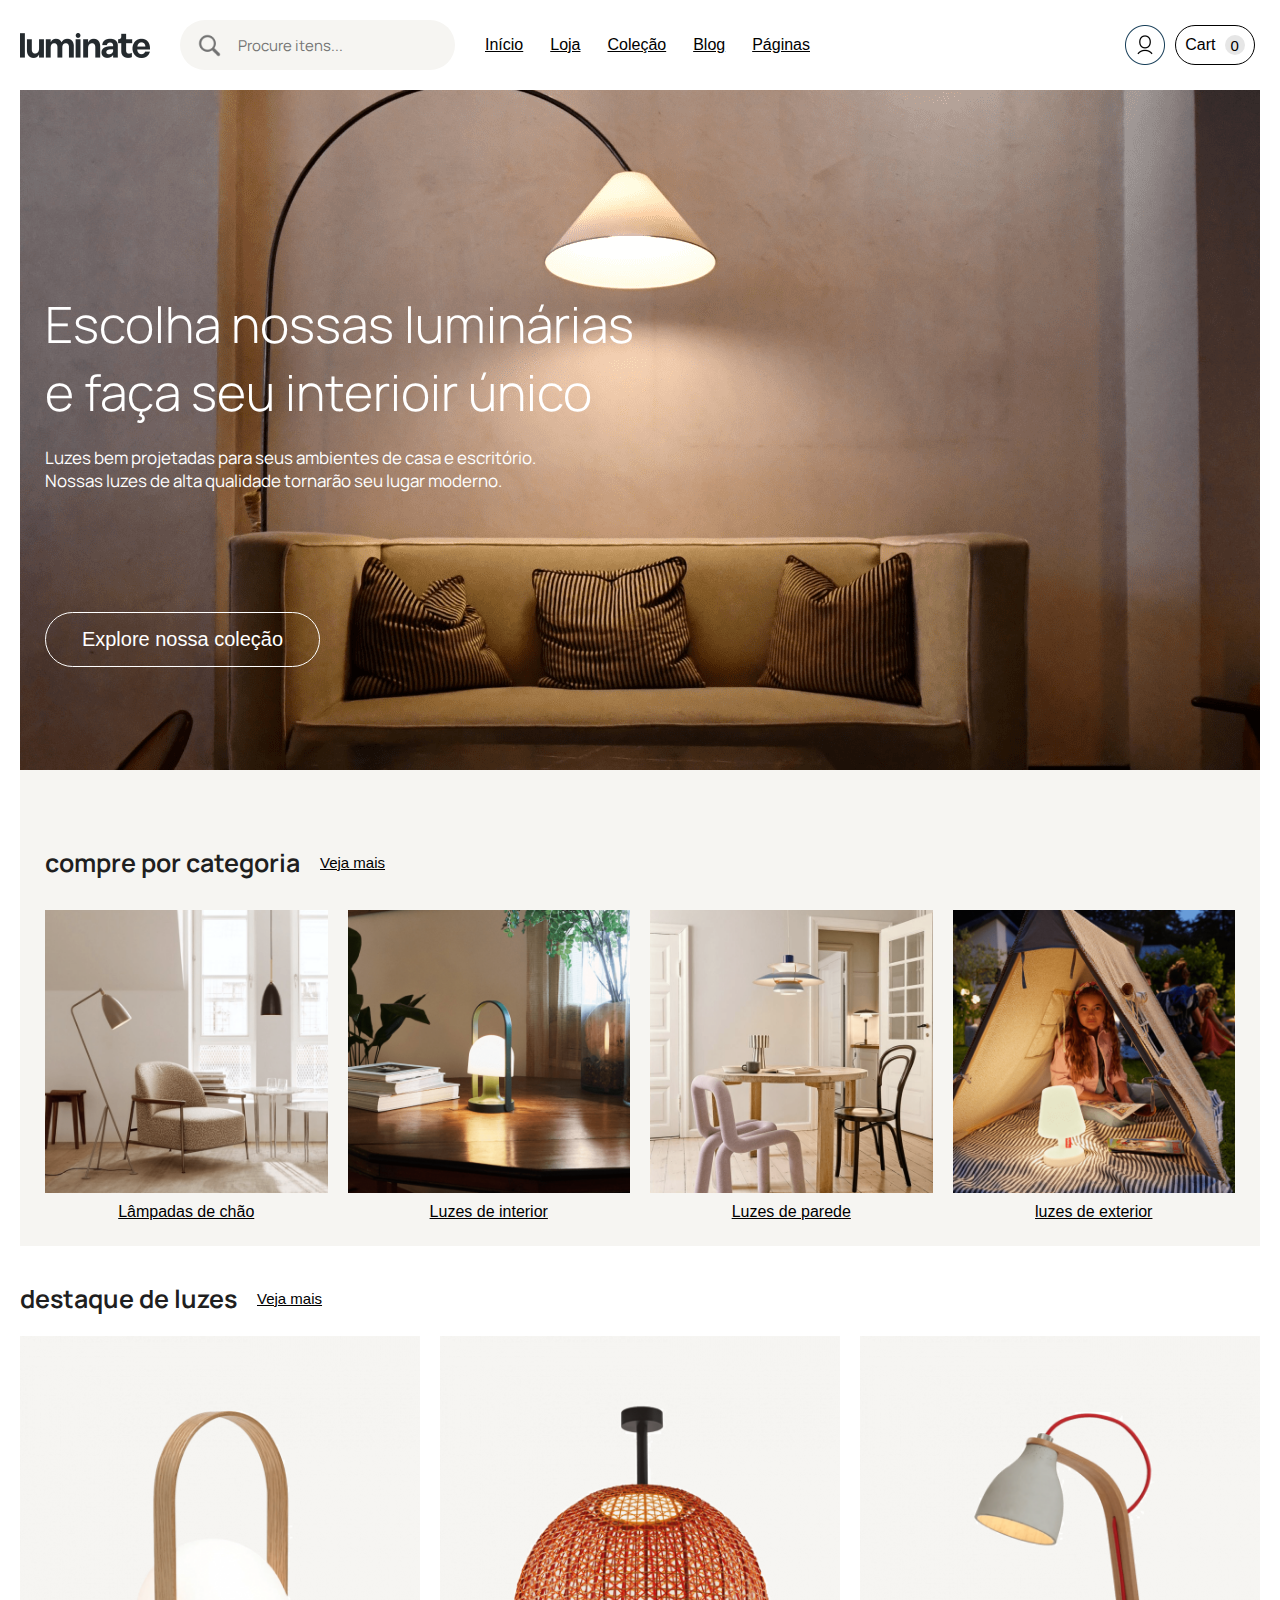
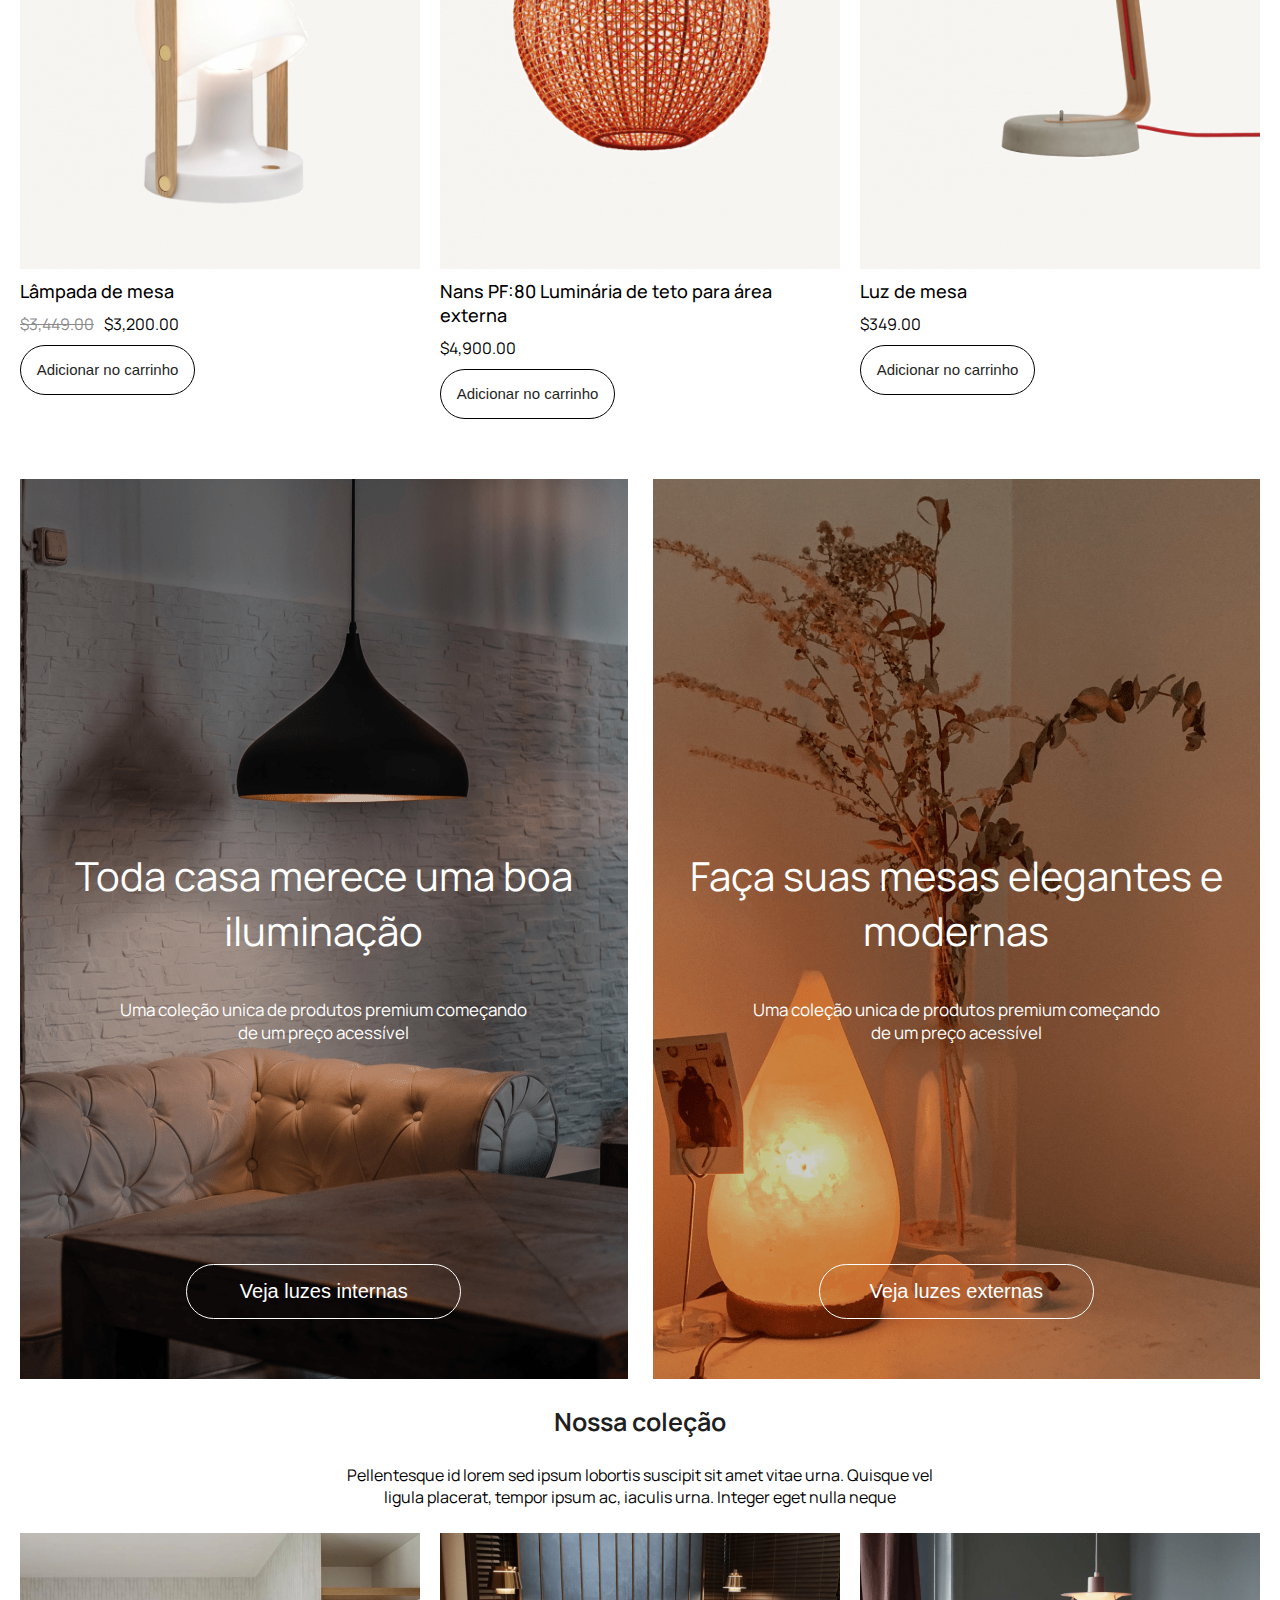
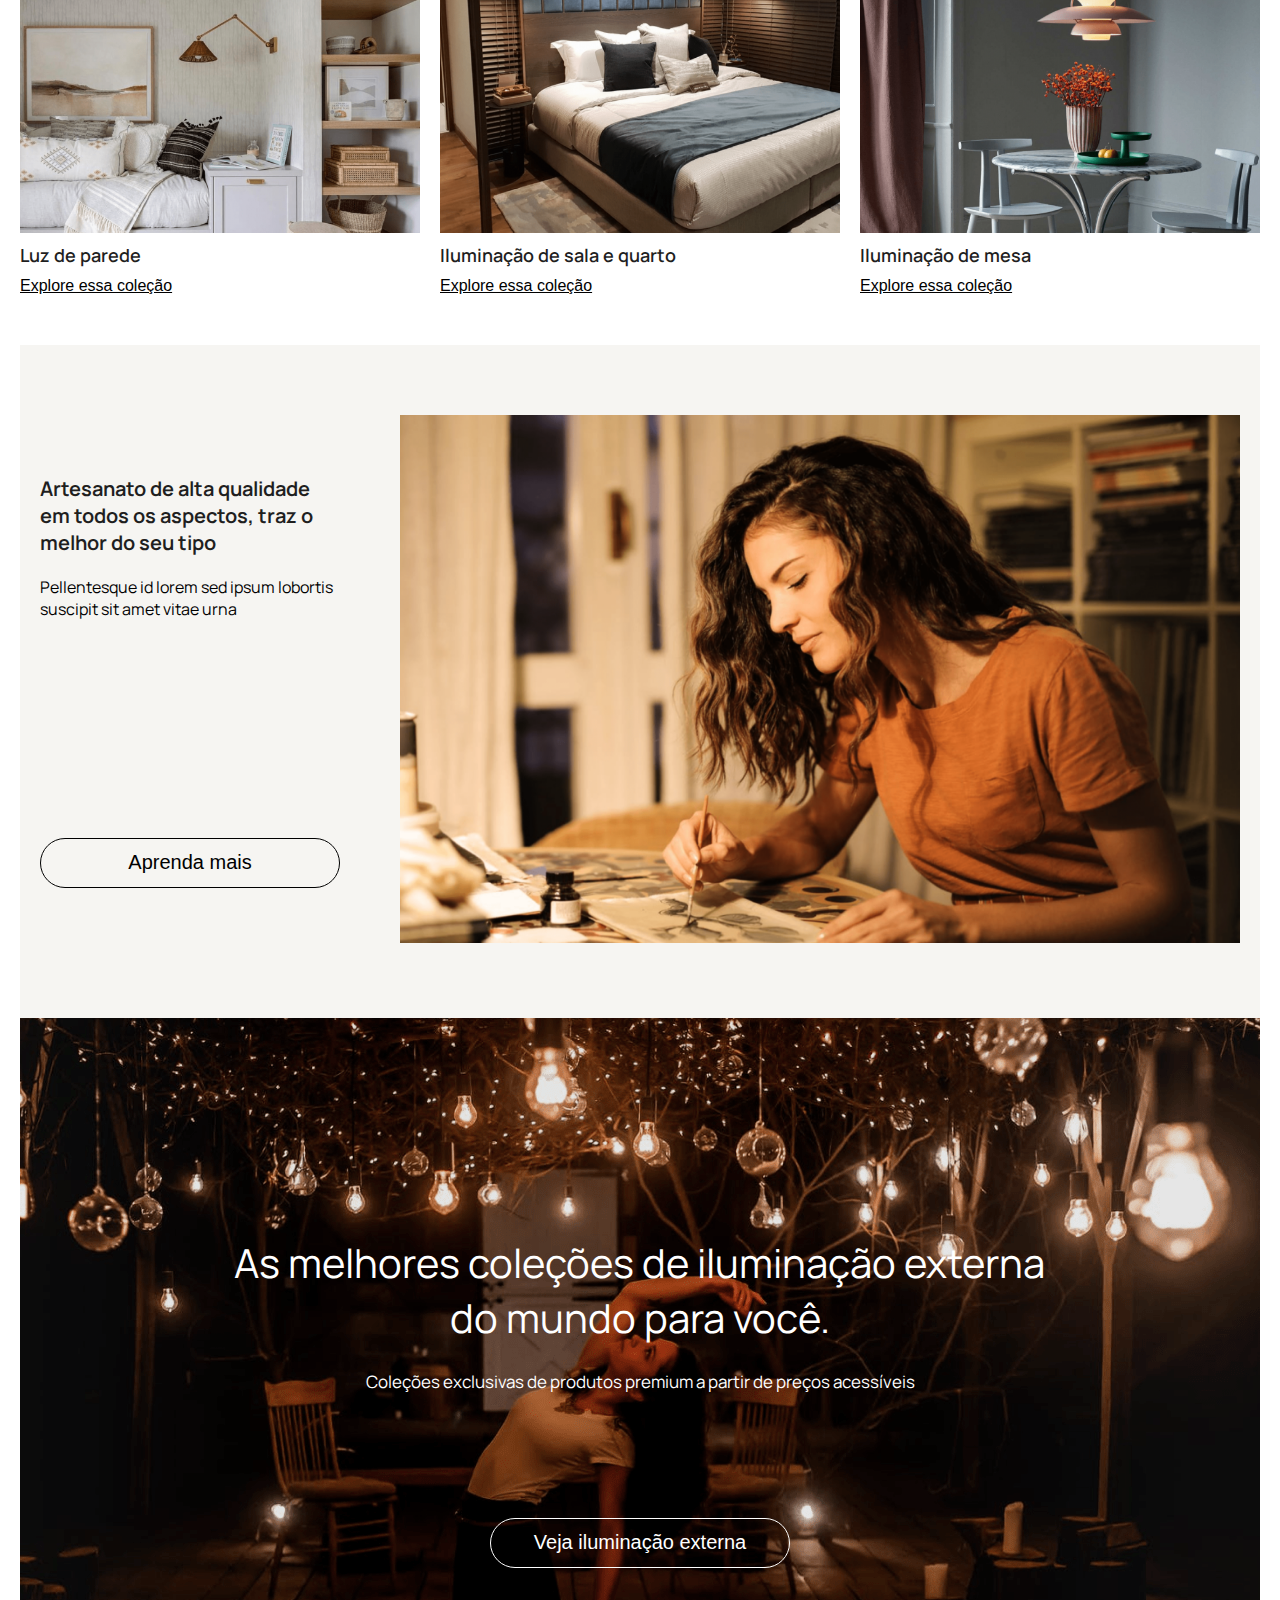
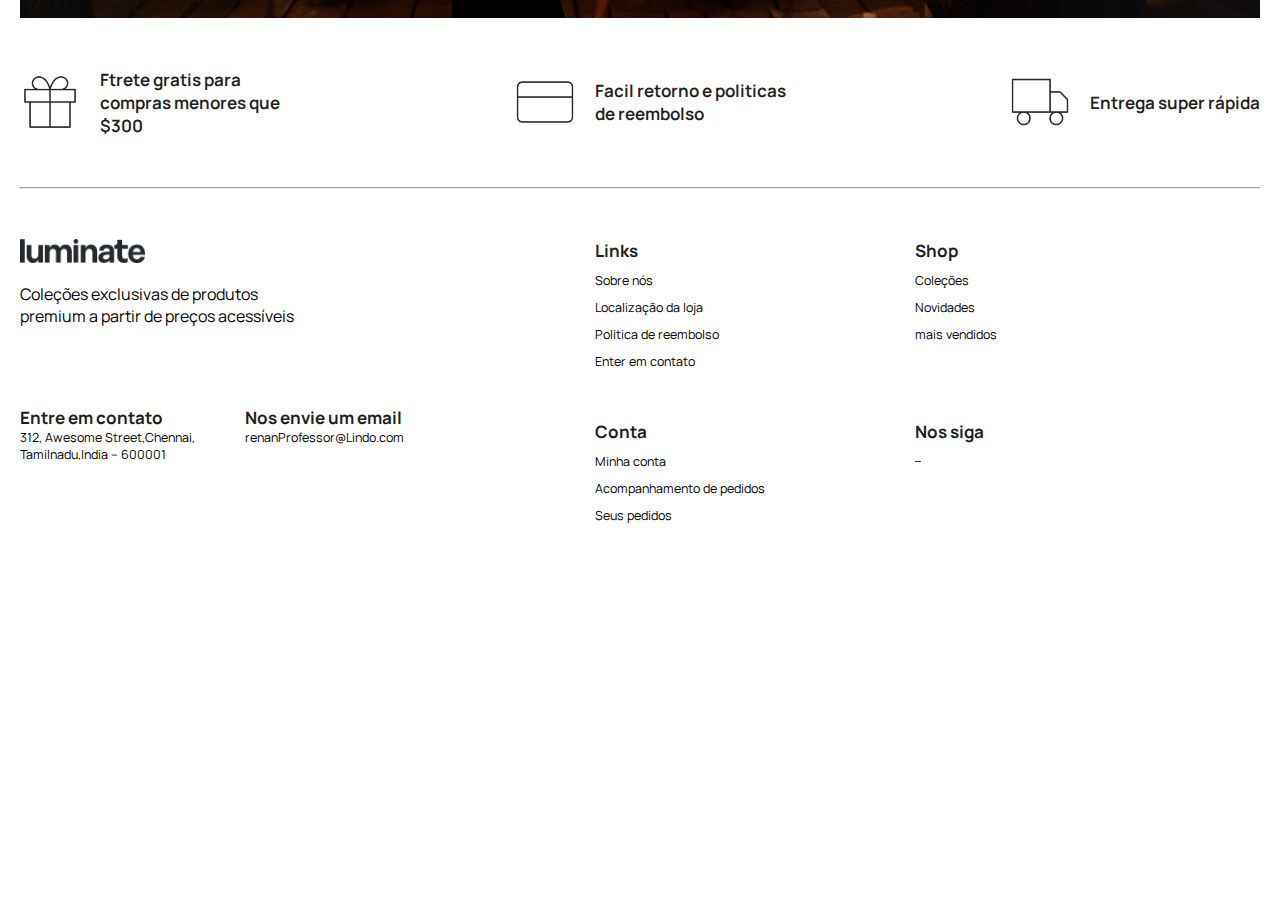
==== commit 3b90eeb6: "home page completa" ====
--- a/luminate/index.html
+++ b/luminate/index.html
@@ -281,7 +281,7 @@
             <div id="containerTextCraftButton"> 
                 <div id="containerTextCraft">
                     <h2 class="subtitle" id="title4">Artesanato de alta qualidade em todos os aspectos, traz o melhor do seu tipo</h2>
-                    <p id="">Pellentesque id lorem sed ipsum lobortis suscipit sit amet vitae urna</p>
+                    <p>Pellentesque id lorem sed ipsum lobortis suscipit sit amet vitae urna</p>
                 </div>
 
                 <button id="buttonlearn">Aprenda mais</button>
@@ -303,61 +303,97 @@
         </section>
     </main>
 
-    <footer>
+    <footer id="Footer">
         <div id="containerFooter1">
-            <div class="">
-                <img src="img/gift.png" alt="">
-                <p>Ftrete gratis para compras menores que $300</p>
-            </div>
-            <div>
-                <img src="img/card.png" alt="">
-                <p>Facil retorno e politicas de reembolso</p>
-            </div>
-            <div>
-                <img src="img/truck.png" alt="">
-                <p>Entrega super rápido</p>
+            <div class="containerFooter">
+                <img src="img/gift.png" alt="" class="imgFooter">
+                <div class="containerFooterText">
+                    <p class="subtitle text6">Ftrete gratis para compras menores que $300</p>
+                </div>
+            </div>
+
+            <div class="containerFooter">
+                <img src="img/card.png" alt="" class="imgFooter">
+                <div class="containerFooterText">
+                    <p class="subtitle text6">Facil retorno e politicas de reembolso</p>
+                </div>
+            </div>
+
+            <div class="containerFooter">
+                <img src="img/truck.png" alt="" class="imgFooter">
+                <div class="containerFooterText">
+                    <p class="subtitle text6">Entrega super rápida</p>
+                </div>
             </div>
         </div>
 
         <hr>
 
         <div id="containerFooter2">
-            <div>
+            <div id="containerFooter2-1">
+                <div id="divLogoFooter">
+                    <img src="img/logo.png" alt="" id="logoFooter" width="125px">
+                    <p>Coleções exclusivas de produtos premium a partir de preços acessíveis</p>
+                </div>
+
+                <div class="containerFooter-2">
+                    <p class="subtitle title6">Entre em contato</p>
+                    <p class="text7">312, Awesome Street,Chennai, Tamilnadu,India – 600001</p>
+                </div>
+
+                <div class="containerFooter-2">
+                    <p class="subtitle title6">Nos envie um email</p>
+                    <p class="text7">renanProfessor@Lindo.com</p>
+                </div>
+            </div>
+
+            <div id="containerFooter2-2">
+                <div class="containerFooter-3">
+                    <p class="subtitle title6">Links</p>
+
+                    <a href="" class="text7">Sobre nós</a>
+
+                    <a href="" class="text7">Localização da loja</a>
+
+                    <a href="" class="text7">Politica de reembolso</a>
+
+                    <a href="" class="text7">Enter em contato</a>
+                </div>
+
+                <div class="containerFooter-3">
+                    <p class="subtitle title6">Shop</p>
+
+                    <a href="" class="text7">Coleções</a>
+
+                    <a href="" class="text7">Novidades</a>
+
+                    <a href="" class="text7">mais vendidos</a>
+                </div>
+
+                <div class="containerFooter-3">
+                    <p class="subtitle title6">Conta</p>
+
+                    <a href="" class="text7">Minha conta</a>
+
+                    <a href="" class="text7">Acompanhamento de pedidos</a>
+
+                    <a href="" class="text7">Seus pedidos</a>
+                </div>
+
                 <div>
-                    <img src="" alt="">
-                    <p></p>
-                </div>
-
-                <div>
-                    <p></p>
-                    <p></p>
-                </div>
-
-                <div>
-                    <p></p>
-                    <p></p>
-                </div>
-            </div>
-
-            <div>
-                <div>
-                    <p></p>
-                    <p></p>
-                </div>
-
-                <div>
-                    <p></p>
-                    <p></p>
-                </div>
-
-                <div>
-                    <p></p>
-                    <p></p>
-                </div>
-                
-                <div>
-                    <p></p>
-                    <p></p>
+                    <p class="subtitle title6">Nos siga</p>
+
+                    <a href="">
+                        <img src="" alt="">
+                    </a>
+
+                    <a href="">
+                        <img src="" alt="">
+                    </a>
+
+                    <a href="">
+                        <img src="" alt="">
+                    </a>
                 </div>
             </div>
         </div>
--- a/luminate/style.css
+++ b/luminate/style.css
@@ -336,26 +336,50 @@
     
 }
 
+#Footer {
+    margin-top: 50px;
+    height: 90vh;
+}
+
+#containerFooter1 {
+    display: flex;
+    justify-content: space-between;
+    gap: 20px;
+    margin-bottom: 50px;
+}
+
+#containerFooter2 {
+    display: flex;
+    margin-top: 50px;
+}
+
+#containerFooter2-1 {
+    margin-right: auto;
+    display: grid;
+    grid-template-columns: repeat(2, 1fr);
+    grid-template-rows: 1fr 1fr;
+    gap: 50px;
+    max-width: 400px;
+}
+
+#divLogoFooter {
+    max-width: 300px;
+    display: flex;
+    flex-direction: column;
+    gap: 20px;
+    grid-column: 1 / 3;
+}
+
+#containerFooter2-2 {
+    margin-right: auto;
+    display: grid;
+    grid-template-columns: repeat(2, 1fr);
+    gap: 50px;
+    column-gap: 150px;
+}
+
 .manrope {
     font-family: 'manrope', serif;
-}
-
-.text2 {
-    font-weight: 500;
-    font-size: 18px;
-}
-
-.text3 {
-    font-size: 17px;
-    text-align: center;
-    max-width: 70%;
-    color: white;
-}
-
-.text4 {
-    font-weight: 600;
-    color: rgb(31, 31, 31);
-    font-size: 18px;
 }
 
 .title3 {
@@ -375,6 +399,46 @@
     font-size: 25px;
     font-family: 'manrope', serif;
     font-weight: 650;
+}
+
+.text2 {
+    font-weight: 500;
+    font-size: 18px;
+}
+
+.text3 {
+    font-size: 17px;
+    text-align: center;
+    max-width: 70%;
+    color: white;
+}
+
+.text4 {
+    font-weight: 600;
+    color: rgb(31, 31, 31);
+    font-size: 18px;
+}
+
+.text6 {
+    max-width: 200px;
+    font-size: 17px;
+}
+
+.text7 {
+    font-size: 12.5px;
+    color: black;
+    text-decoration: none;
+}
+
+.text7:hover {
+    text-decoration: underline;
+    
+}
+
+.title6 {
+    font-size: 17px;
+    font-weight: 700;
+    color: rgb(31, 31, 31);
 }
 
 .link {
@@ -417,6 +481,28 @@
     gap: 10px;
 }
 
+.containerFooter {
+    display: flex;
+    align-items: center;
+    gap: 20px;
+}
+
+.containerFooterText {
+    display: flex;
+    justify-content: center;
+    align-items: center;
+}
+
+.containerFooter-2 {
+
+}
+
+.containerFooter-3 {
+    display: flex;
+    flex-direction: column;
+    gap: 10px;
+}
+
 .imgDepartament {
     max-width: 100%;
 }
@@ -427,6 +513,10 @@
 
 .imgCollection {
     width: 100%;
+}
+
+.imgFooter {
+    height: 60px;
 }
 
 .containerLights {
@@ -556,10 +646,33 @@
         flex-direction: column;
     }
 
+    #containerFooter1 {
+        flex-direction: column;
+    }
+
+    #containerFooter2 {
+        flex-direction: column;
+    }
+
+    #containerFooter2-1 {
+        column-gap: 150px;
+    }
+
     .containerDepartament2 {
         display: flex;
         flex-direction: row;
         gap: 20px;
+    }
+    .containerFooter-2 {
+        /* max-width: 170px; */
+    }
+    #containerFooter2-1 {
+        margin-right: auto;
+        display: grid;
+        grid-template-columns: repeat(2, 1fr);
+        gap: 50px;
+        column-gap: 150px;
+        max-width: 100%;
     }
 
     #title5 {
@@ -602,6 +715,12 @@
         margin-top: 70px;
     }
 
+    #containerFooter2-1 {
+        gap: 25px;
+    }
+    #containerFooter2-2 {
+        gap: 25px;
+    }
     #title1 {
         font-size: 30px;
     }
